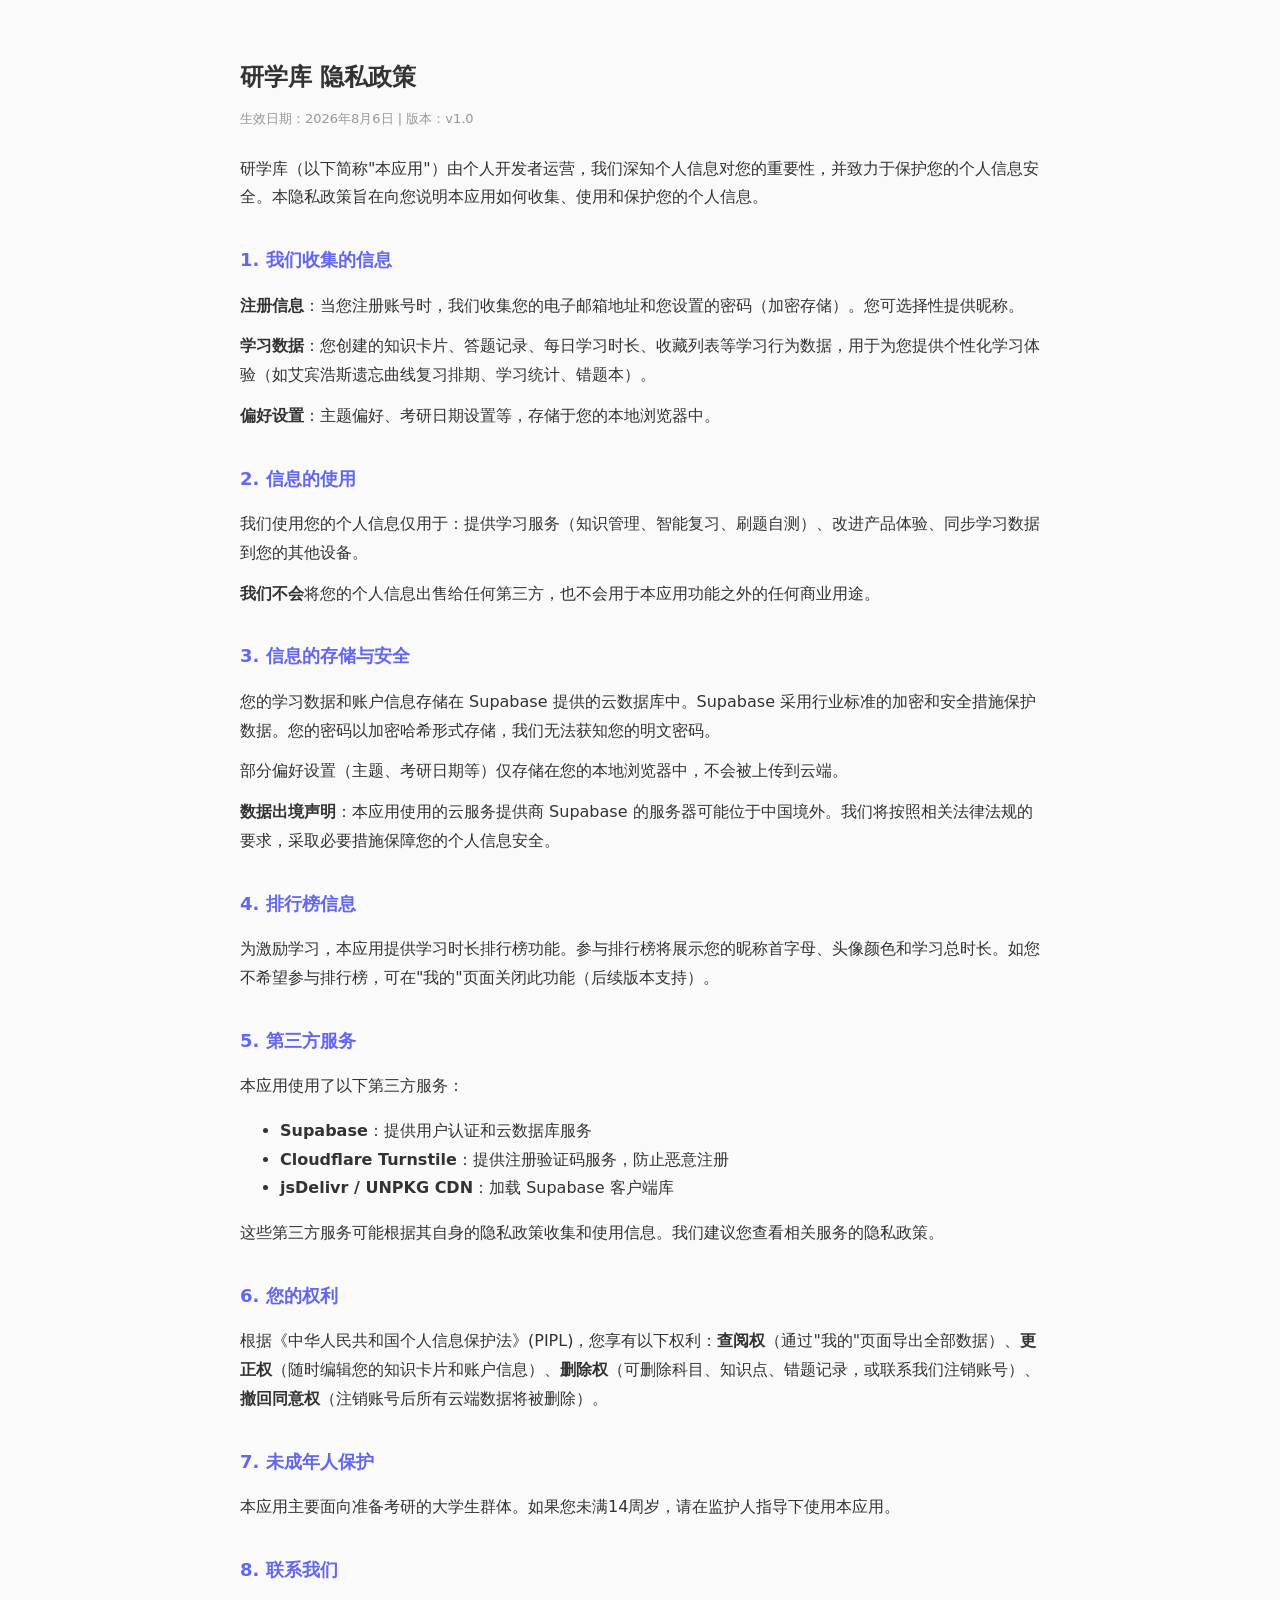
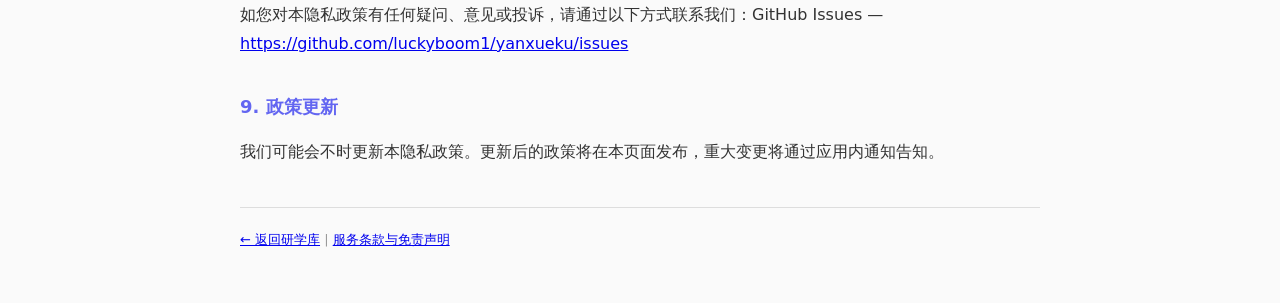
==== privacy.html @ 45aa6612 "feat: legal compliance - privacy policy, terms of service, disclaimers Added privacy.html (PIPL-comp" ====
<!DOCTYPE html>
<html lang="zh-CN">
<head>
<meta charset="UTF-8">
<meta name="viewport" content="width=device-width, initial-scale=1.0">
<title>隐私政策 - 研学库</title>
<style>
body{font-family:"PingFang SC","Microsoft YaHei",system-ui,sans-serif;max-width:800px;margin:0 auto;padding:40px 20px;line-height:1.8;color:#333;background:#fafafa}
h1{font-size:24px;margin-bottom:8px}h2{font-size:18px;margin-top:32px;color:#6366f1}
.date{color:#999;font-size:13px;margin-bottom:24px}p{margin:12px 0}
@media(prefers-color-scheme:dark){body{background:#111;color:#ddd}h2{color:#818cf8}.date{color:#888}}
</style>
</head>
<body>
<h1>研学库 隐私政策</h1>
<div class="date">生效日期：2026年8月6日 | 版本：v1.0</div>

<p>研学库（以下简称"本应用"）由个人开发者运营，我们深知个人信息对您的重要性，并致力于保护您的个人信息安全。本隐私政策旨在向您说明本应用如何收集、使用和保护您的个人信息。</p>

<h2>1. 我们收集的信息</h2>
<p><b>注册信息</b>：当您注册账号时，我们收集您的电子邮箱地址和您设置的密码（加密存储）。您可选择性提供昵称。</p>
<p><b>学习数据</b>：您创建的知识卡片、答题记录、每日学习时长、收藏列表等学习行为数据，用于为您提供个性化学习体验（如艾宾浩斯遗忘曲线复习排期、学习统计、错题本）。</p>
<p><b>偏好设置</b>：主题偏好、考研日期设置等，存储于您的本地浏览器中。</p>

<h2>2. 信息的使用</h2>
<p>我们使用您的个人信息仅用于：提供学习服务（知识管理、智能复习、刷题自测）、改进产品体验、同步学习数据到您的其他设备。</p>
<p><b>我们不会</b>将您的个人信息出售给任何第三方，也不会用于本应用功能之外的任何商业用途。</p>

<h2>3. 信息的存储与安全</h2>
<p>您的学习数据和账户信息存储在 Supabase 提供的云数据库中。Supabase 采用行业标准的加密和安全措施保护数据。您的密码以加密哈希形式存储，我们无法获知您的明文密码。</p>
<p>部分偏好设置（主题、考研日期等）仅存储在您的本地浏览器中，不会被上传到云端。</p>
<p><b>数据出境声明</b>：本应用使用的云服务提供商 Supabase 的服务器可能位于中国境外。我们将按照相关法律法规的要求，采取必要措施保障您的个人信息安全。</p>

<h2>4. 排行榜信息</h2>
<p>为激励学习，本应用提供学习时长排行榜功能。参与排行榜将展示您的昵称首字母、头像颜色和学习总时长。如您不希望参与排行榜，可在"我的"页面关闭此功能（后续版本支持）。</p>

<h2>5. 第三方服务</h2>
<p>本应用使用了以下第三方服务：</p>
<ul>
<li><b>Supabase</b>：提供用户认证和云数据库服务</li>
<li><b>Cloudflare Turnstile</b>：提供注册验证码服务，防止恶意注册</li>
<li><b>jsDelivr / UNPKG CDN</b>：加载 Supabase 客户端库</li>
</ul>
<p>这些第三方服务可能根据其自身的隐私政策收集和使用信息。我们建议您查看相关服务的隐私政策。</p>

<h2>6. 您的权利</h2>
<p>根据《中华人民共和国个人信息保护法》(PIPL)，您享有以下权利：<b>查阅权</b>（通过"我的"页面导出全部数据）、<b>更正权</b>（随时编辑您的知识卡片和账户信息）、<b>删除权</b>（可删除科目、知识点、错题记录，或联系我们注销账号）、<b>撤回同意权</b>（注销账号后所有云端数据将被删除）。</p>

<h2>7. 未成年人保护</h2>
<p>本应用主要面向准备考研的大学生群体。如果您未满14周岁，请在监护人指导下使用本应用。</p>

<h2>8. 联系我们</h2>
<p>如您对本隐私政策有任何疑问、意见或投诉，请通过以下方式联系我们：GitHub Issues — <a href="https://github.com/luckyboom1/yanxueku/issues">https://github.com/luckyboom1/yanxueku/issues</a></p>

<h2>9. 政策更新</h2>
<p>我们可能会不时更新本隐私政策。更新后的政策将在本页面发布，重大变更将通过应用内通知告知。</p>

<p style="margin-top:40px;padding-top:20px;border-top:1px solid #ddd;font-size:13px;color:#999">
<a href="index.html">← 返回研学库</a> | <a href="terms.html">服务条款与免责声明</a>
</p>
</body>
</html>
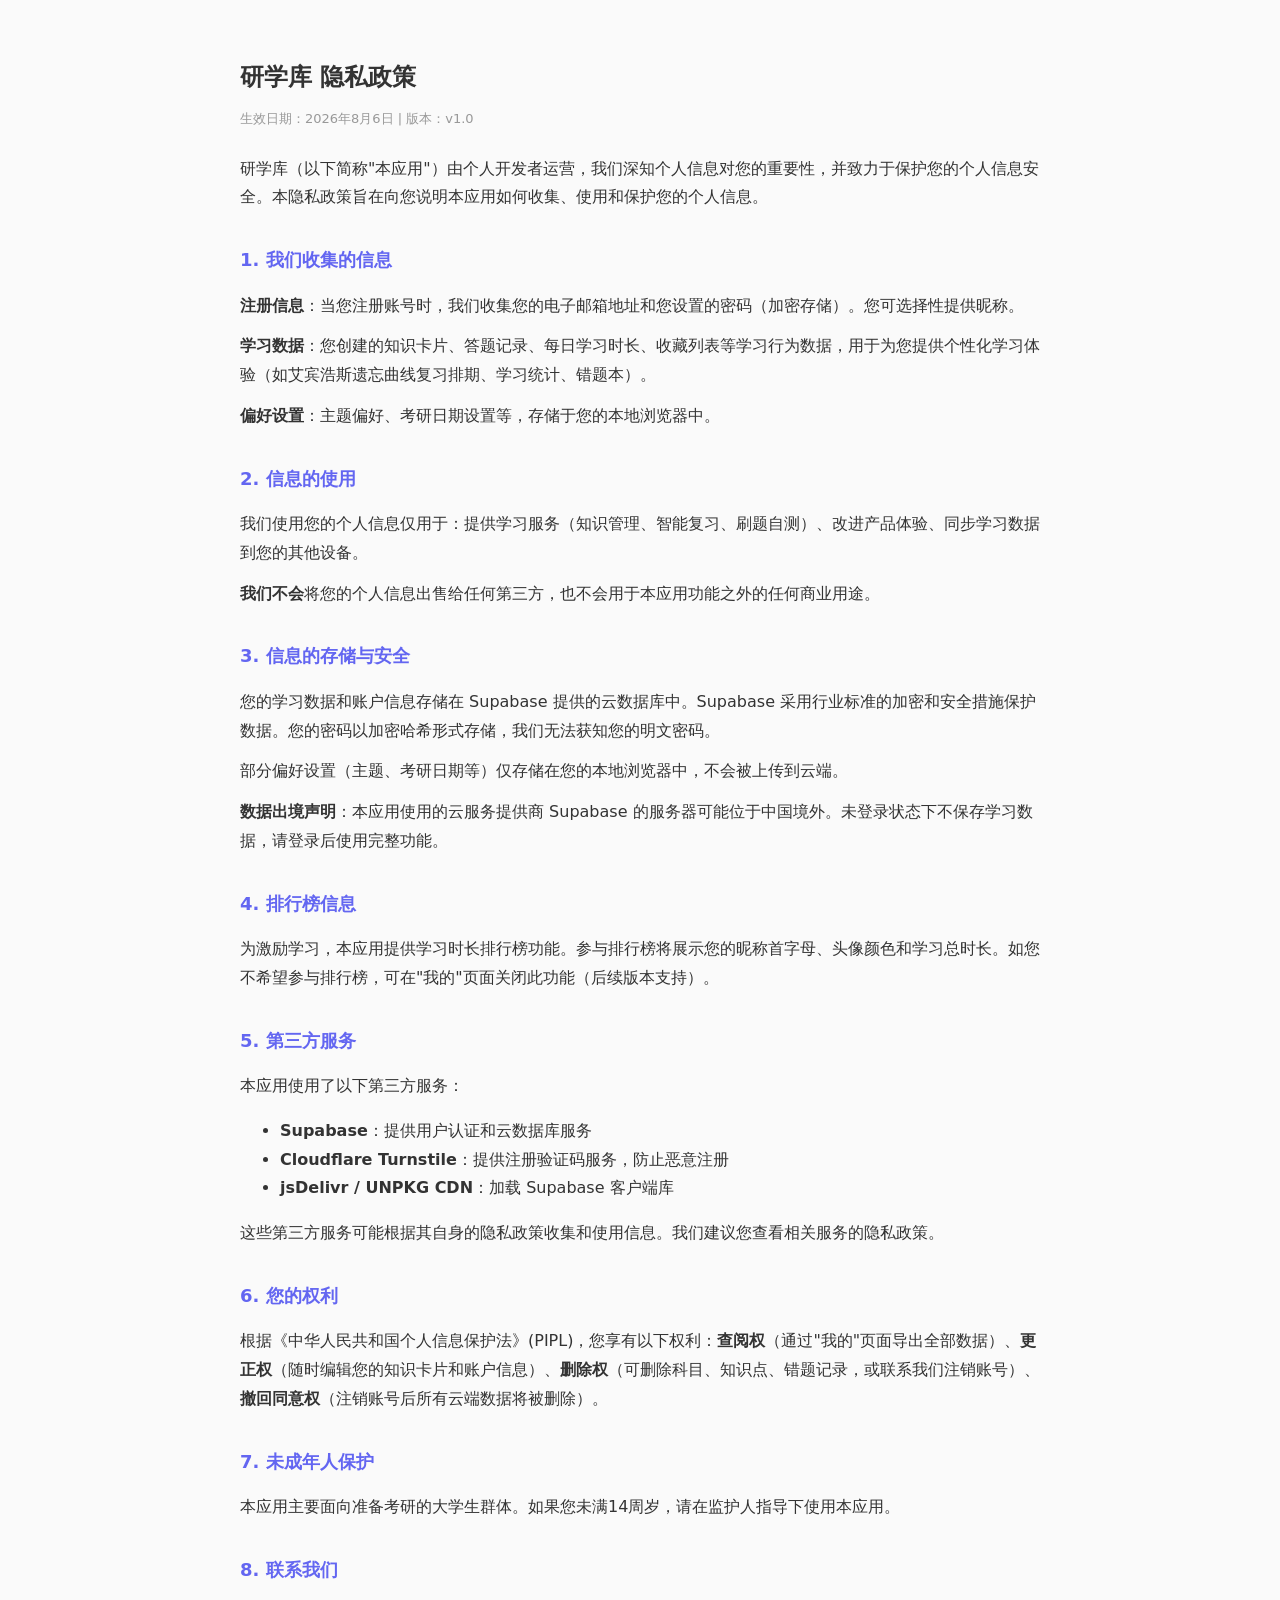
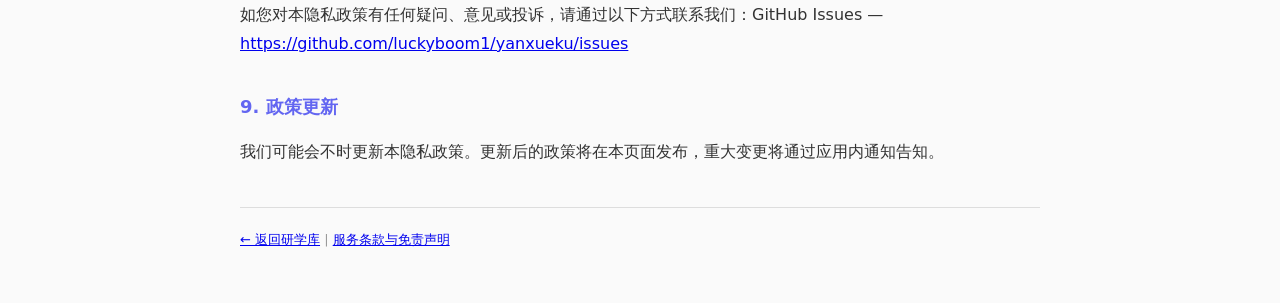
==== commit fce8baad: "refactor: remove local offline data storage, update advertising copy Removed localStorage data backu" ====
--- a/privacy.html
+++ b/privacy.html
@@ -29,7 +29,7 @@
 <h2>3. 信息的存储与安全</h2>
 <p>您的学习数据和账户信息存储在 Supabase 提供的云数据库中。Supabase 采用行业标准的加密和安全措施保护数据。您的密码以加密哈希形式存储，我们无法获知您的明文密码。</p>
 <p>部分偏好设置（主题、考研日期等）仅存储在您的本地浏览器中，不会被上传到云端。</p>
-<p><b>数据出境声明</b>：本应用使用的云服务提供商 Supabase 的服务器可能位于中国境外。我们将按照相关法律法规的要求，采取必要措施保障您的个人信息安全。</p>
+<p><b>数据出境声明</b>：本应用使用的云服务提供商 Supabase 的服务器可能位于中国境外。未登录状态下不保存学习数据，请登录后使用完整功能。</p>
 
 <h2>4. 排行榜信息</h2>
 <p>为激励学习，本应用提供学习时长排行榜功能。参与排行榜将展示您的昵称首字母、头像颜色和学习总时长。如您不希望参与排行榜，可在"我的"页面关闭此功能（后续版本支持）。</p>
